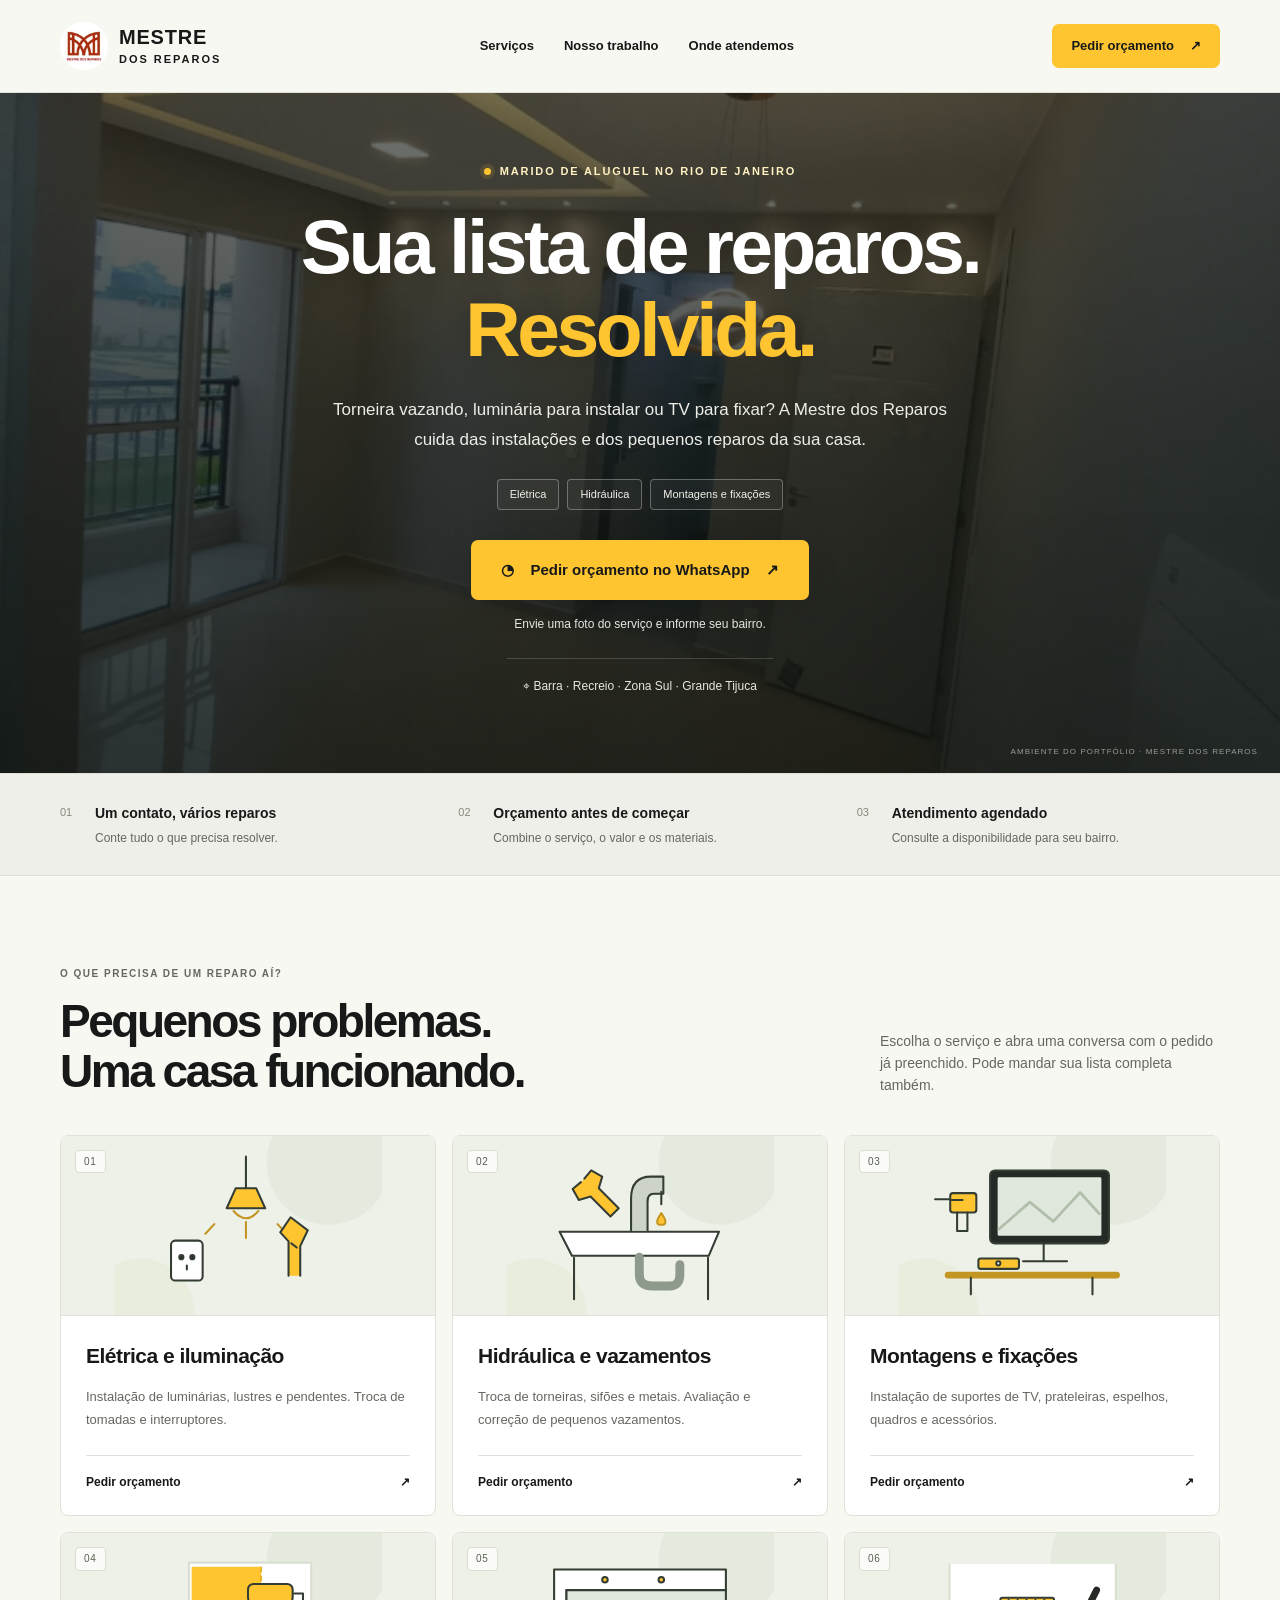
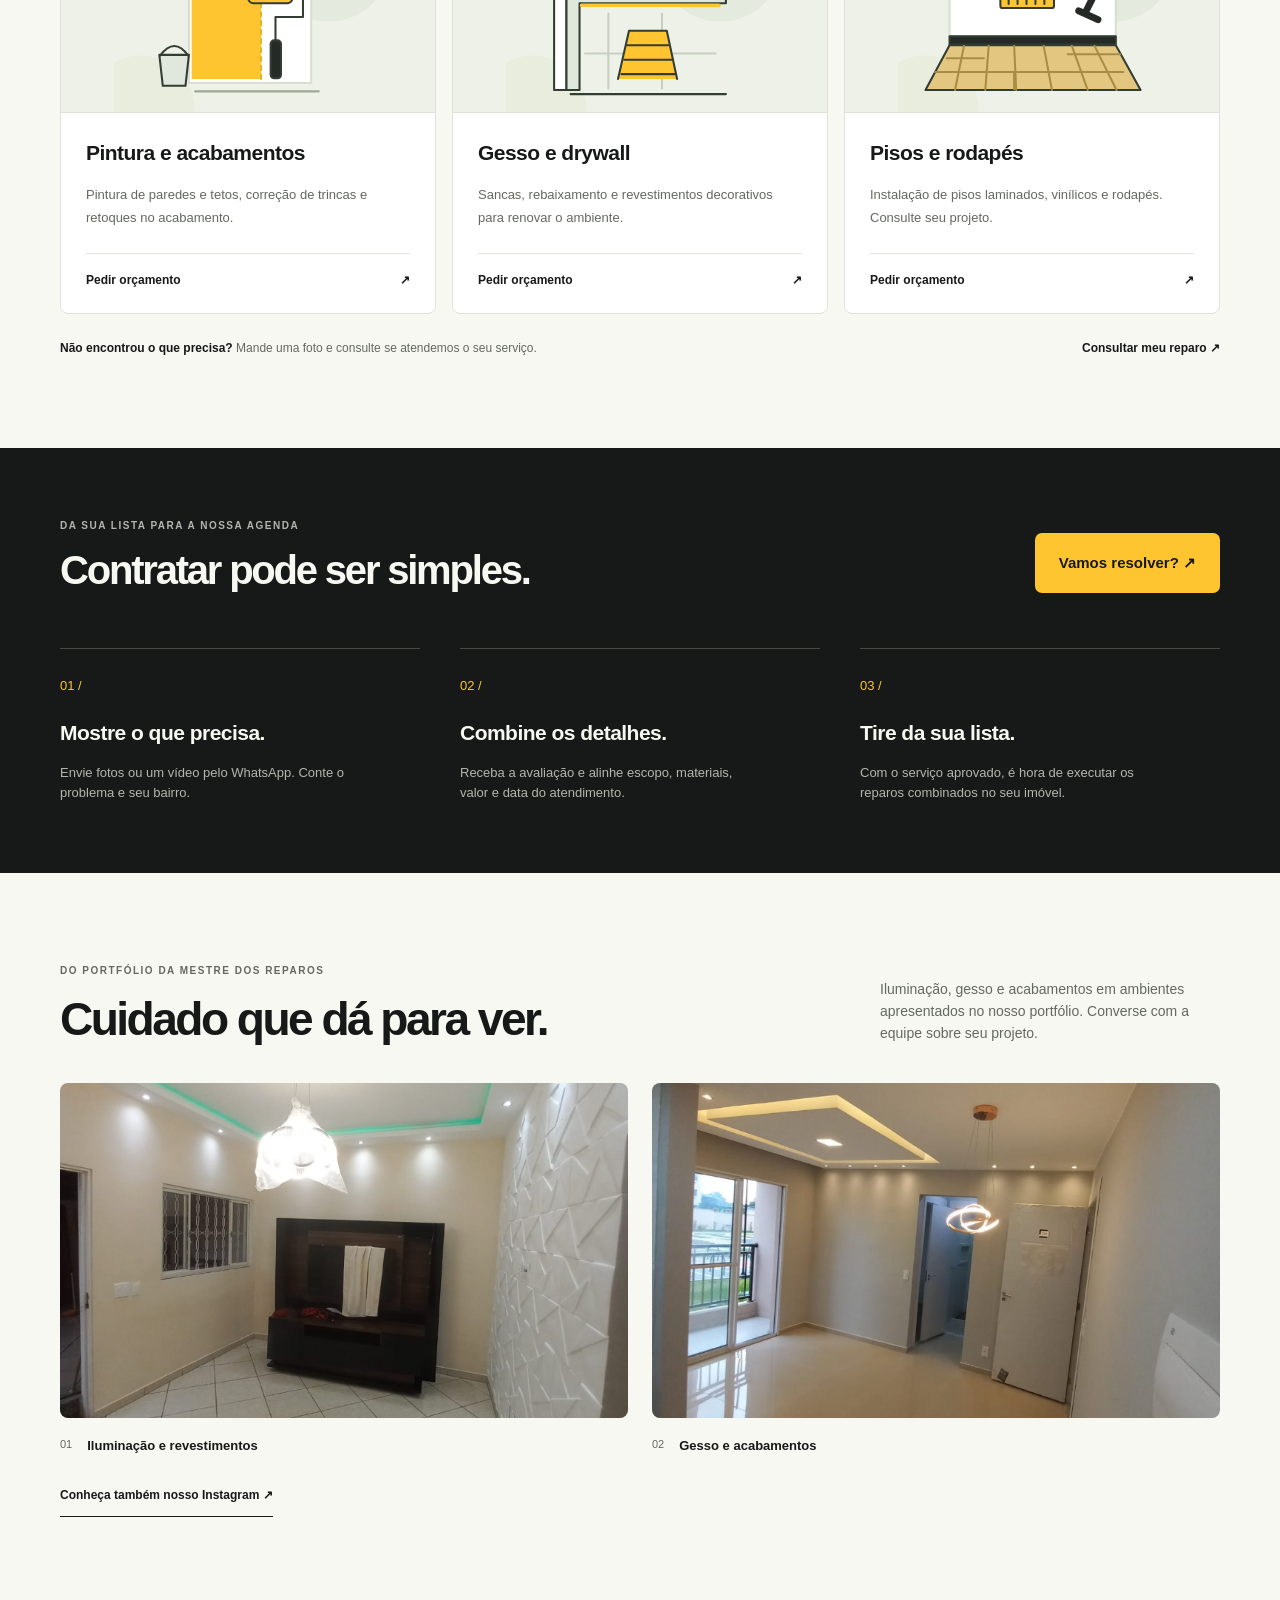
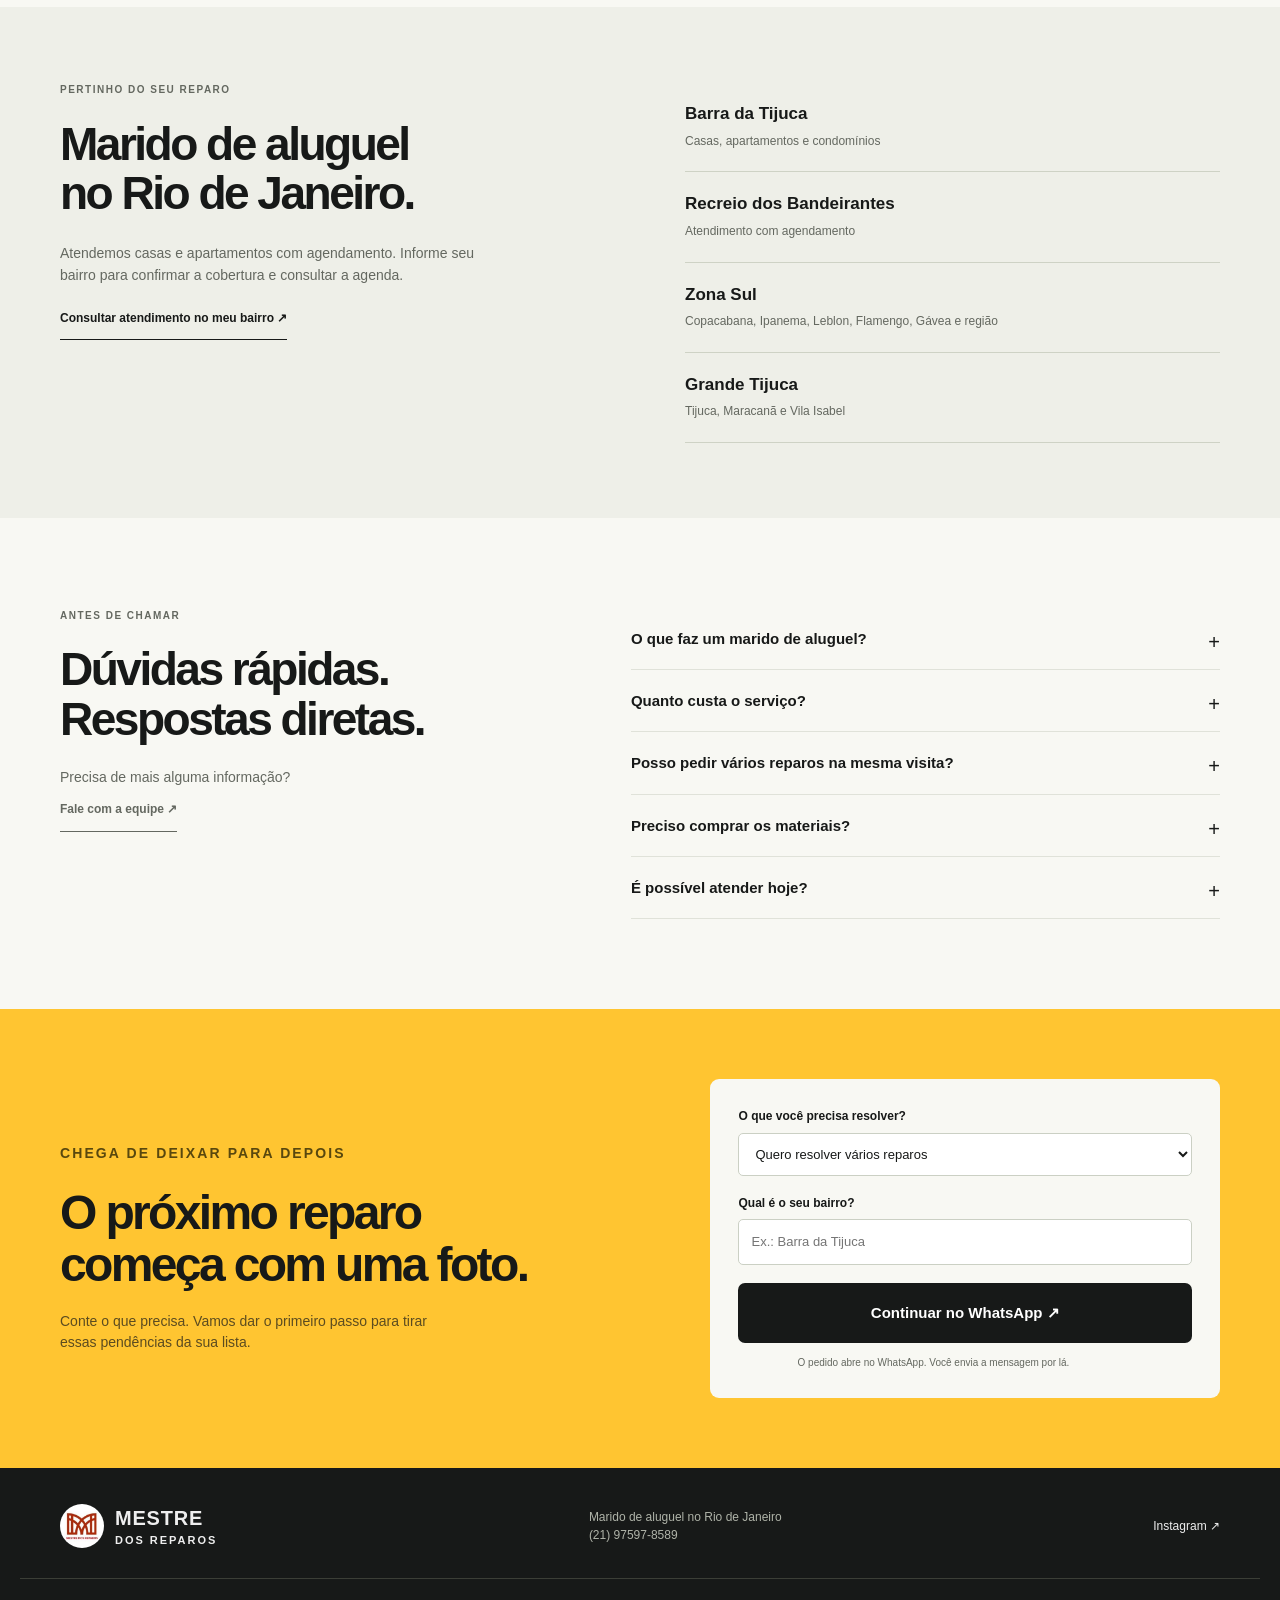
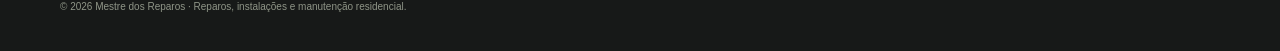
==== LP2/index.html @ ce1df117 "Add-LP2" ====
<!doctype html>
<html lang="pt-BR">
<head>
<meta charset="utf-8"><meta name="viewport" content="width=device-width,initial-scale=1">
<title>Marido de Aluguel no Rio de Janeiro | Mestre dos Reparos</title>
<meta name="description" content="Marido de aluguel no Rio de Janeiro: instalações elétricas, reparos hidráulicos, montagem e fixações. Atendimento na Barra, Recreio, Zona Sul e Grande Tijuca. Peça orçamento pelo WhatsApp.">
<meta name="theme-color" content="#171918"><meta property="og:title" content="Sua lista de reparos tem solução. | Mestre dos Reparos"><meta property="og:description" content="Marido de aluguel no Rio de Janeiro. Conte o que precisa e peça seu orçamento pelo WhatsApp."><meta property="og:type" content="website">
<link rel="icon" href="assets/logo.png"><link rel="stylesheet" href="style.css"><link rel="stylesheet" href="motion.css"><link rel="stylesheet" href="hero.css">
<script type="application/ld+json">{"@context":"https://schema.org","@type":"HomeAndConstructionBusiness","name":"Mestre dos Reparos","telephone":"+55-21-97597-8589","areaServed":["Rio de Janeiro","Barra da Tijuca","Recreio dos Bandeirantes","Zona Sul","Grande Tijuca"],"sameAs":["https://www.instagram.com/mestredosreparos_rj"],"hasOfferCatalog":{"@type":"OfferCatalog","name":"Serviços de marido de aluguel","itemListElement":[{"@type":"Offer","itemOffered":{"@type":"Service","name":"Instalações elétricas e iluminação"}},{"@type":"Offer","itemOffered":{"@type":"Service","name":"Reparos hidráulicos"}},{"@type":"Offer","itemOffered":{"@type":"Service","name":"Montagens e fixações"}}]}}</script>
</head>
<body>
<a class="skip" href="#principal">Ir para o conteúdo</a>
<header><div class="wrap header"><a href="#" class="brand" aria-label="Mestre dos Reparos, início"><img src="assets/logo.png" width="48" height="48" alt=""><span>MESTRE<span class="brand-sub">DOS REPAROS</span></span></a><nav aria-label="Menu principal"><a href="#servicos">Serviços</a><a href="#trabalhos">Nosso trabalho</a><a href="#regioes">Onde atendemos</a></nav><a class="btn small" data-contact="header" href="https://wa.me/5521975978589">Pedir orçamento <span aria-hidden="true">↗</span></a></div></header>
<main id="principal">
<section class="hero hero-centered" aria-label="Marido de aluguel no Rio de Janeiro"><img class="hero-background" src="assets/obra-3.png" alt="" width="768" height="1024" fetchpriority="high" aria-hidden="true"><div class="hero-shade" aria-hidden="true"></div><div class="wrap hero-inner"><div class="hero-copy"><p class="eyebrow"><span class="dot"></span> MARIDO DE ALUGUEL NO RIO DE JANEIRO</p><h1>Sua lista de reparos.<br><em>Resolvida.</em></h1><p class="lead">Torneira vazando, luminária para instalar ou TV para fixar? A Mestre dos Reparos cuida das instalações e dos pequenos reparos da sua casa.</p><div class="hero-tags"><span>Elétrica</span><span>Hidráulica</span><span>Montagens e fixações</span></div><a class="btn" data-contact="hero" href="https://wa.me/5521975978589"><span class="chat" aria-hidden="true">◔</span> Pedir orçamento no WhatsApp <span aria-hidden="true">↗</span></a><p class="micro">Envie uma foto do serviço e informe seu bairro.</p><div class="location">⌖ Barra · Recreio · Zona Sul · Grande Tijuca</div></div></div><span class="hero-credit">AMBIENTE DO PORTFÓLIO · MESTRE DOS REPAROS</span></section>
<div class="benefits"><div class="wrap benefits-grid"><div><span>01</span><strong>Um contato, vários reparos</strong><p>Conte tudo o que precisa resolver.</p></div><div><span>02</span><strong>Orçamento antes de começar</strong><p>Combine o serviço, o valor e os materiais.</p></div><div><span>03</span><strong>Atendimento agendado</strong><p>Consulte a disponibilidade para seu bairro.</p></div></div></div>
<section id="servicos" class="section wrap"><div class="section-heading"><div><p class="eyebrow">O QUE PRECISA DE UM REPARO AÍ?</p><h2>Pequenos problemas.<br>Uma casa funcionando.</h2></div><p>Escolha o serviço e abra uma conversa com o pedido já preenchido. Pode mandar sua lista completa também.</p></div><div class="services">
<a class="service" data-service="Instalações elétricas e iluminação" href="https://wa.me/5521975978589"><div class="service-media"><img src="assets/eletrica.svg" alt="Ilustração: instalação de luminária e tomada" width="390" height="260" loading="lazy" decoding="async"><span class="service-number" aria-hidden="true">01</span></div><h3>Elétrica e iluminação</h3><p>Instalação de luminárias, lustres e pendentes. Troca de tomadas e interruptores.</p><span class="service-cta">Pedir orçamento <b>↗</b></span></a>
<a class="service" data-service="Reparos hidráulicos" href="https://wa.me/5521975978589"><div class="service-media"><img src="assets/hidraulica.svg" alt="Ilustração: torneira e reparo no sifão da pia" width="390" height="260" loading="lazy" decoding="async"><span class="service-number" aria-hidden="true">02</span></div><h3>Hidráulica e vazamentos</h3><p>Troca de torneiras, sifões e metais. Avaliação e correção de pequenos vazamentos.</p><span class="service-cta">Pedir orçamento <b>↗</b></span></a>
<a class="service" data-service="Montagens e fixações" href="https://wa.me/5521975978589"><div class="service-media"><img src="assets/montagens.svg" alt="Ilustração: suporte de televisão e prateleira na parede" width="390" height="260" loading="lazy" decoding="async"><span class="service-number" aria-hidden="true">03</span></div><h3>Montagens e fixações</h3><p>Instalação de suportes de TV, prateleiras, espelhos, quadros e acessórios.</p><span class="service-cta">Pedir orçamento <b>↗</b></span></a>
<a class="service" data-service="Pintura e acabamentos" href="https://wa.me/5521975978589"><div class="service-media"><img src="assets/pintura.svg" alt="Ilustração: rolo de pintura e parede com acabamento" width="390" height="260" loading="lazy" decoding="async"><span class="service-number" aria-hidden="true">04</span></div><h3>Pintura e acabamentos</h3><p>Pintura de paredes e tetos, correção de trincas e retoques no acabamento.</p><span class="service-cta">Pedir orçamento <b>↗</b></span></a>
<a class="service" data-service="Gesso e drywall" href="https://wa.me/5521975978589"><div class="service-media"><img src="assets/gesso.svg" alt="Ilustração: sanca de gesso e placas de drywall" width="390" height="260" loading="lazy" decoding="async"><span class="service-number" aria-hidden="true">05</span></div><h3>Gesso e drywall</h3><p>Sancas, rebaixamento e revestimentos decorativos para renovar o ambiente.</p><span class="service-cta">Pedir orçamento <b>↗</b></span></a>
<a class="service" data-service="Pisos e rodapés" href="https://wa.me/5521975978589"><div class="service-media"><img src="assets/pisos.svg" alt="Ilustração: réguas de piso e rodapé" width="390" height="260" loading="lazy" decoding="async"><span class="service-number" aria-hidden="true">06</span></div><h3>Pisos e rodapés</h3><p>Instalação de pisos laminados, vinílicos e rodapés. Consulte seu projeto.</p><span class="service-cta">Pedir orçamento <b>↗</b></span></a>
</div><div class="service-help"><span><strong>Não encontrou o que precisa?</strong> Mande uma foto e consulte se atendemos o seu serviço.</span><a data-contact="outro-servico" href="https://wa.me/5521975978589">Consultar meu reparo ↗</a></div></section>
<section class="how"><div class="wrap"><div class="section-heading"><div><p class="eyebrow">DA SUA LISTA PARA A NOSSA AGENDA</p><h2>Contratar pode ser simples.</h2></div><a class="btn" data-contact="como-funciona" href="https://wa.me/5521975978589">Vamos resolver? ↗</a></div><div class="steps"><article><span>01 /</span><h3>Mostre o que precisa.</h3><p>Envie fotos ou um vídeo pelo WhatsApp. Conte o problema e seu bairro.</p></article><article><span>02 /</span><h3>Combine os detalhes.</h3><p>Receba a avaliação e alinhe escopo, materiais, valor e data do atendimento.</p></article><article><span>03 /</span><h3>Tire da sua lista.</h3><p>Com o serviço aprovado, é hora de executar os reparos combinados no seu imóvel.</p></article></div></div></section>
<section id="trabalhos" class="section wrap"><div class="section-heading"><div><p class="eyebrow">DO PORTFÓLIO DA MESTRE DOS REPAROS</p><h2>Cuidado que dá para ver.</h2></div><p>Iluminação, gesso e acabamentos em ambientes apresentados no nosso portfólio. Converse com a equipe sobre seu projeto.</p></div><div class="portfolio"><figure><img src="assets/obra-2.png" alt="Ambiente com iluminação em perfil de LED e parede com revestimento decorativo" loading="lazy" width="700" height="500"><figcaption><span>01</span> Iluminação e revestimentos</figcaption></figure><figure><img src="assets/obra-3.png" alt="Ambiente com sanca de gesso, piso e lustre de anéis" loading="lazy" width="700" height="500"><figcaption><span>02</span> Gesso e acabamentos</figcaption></figure></div><a class="text-link" href="https://www.instagram.com/mestredosreparos_rj" target="_blank" rel="noopener noreferrer">Conheça também nosso Instagram ↗</a></section>
<section id="regioes" class="areas"><div class="wrap area-grid"><div><p class="eyebrow">PERTINHO DO SEU REPARO</p><h2>Marido de aluguel<br>no Rio de Janeiro.</h2><p>Atendemos casas e apartamentos com agendamento. Informe seu bairro para confirmar a cobertura e consultar a agenda.</p><a class="text-link" data-contact="regiao" href="https://wa.me/5521975978589">Consultar atendimento no meu bairro ↗</a></div><div class="area-list"><div><strong>Barra da Tijuca</strong><span>Casas, apartamentos e condomínios</span></div><div><strong>Recreio dos Bandeirantes</strong><span>Atendimento com agendamento</span></div><div><strong>Zona Sul</strong><span>Copacabana, Ipanema, Leblon, Flamengo, Gávea e região</span></div><div><strong>Grande Tijuca</strong><span>Tijuca, Maracanã e Vila Isabel</span></div></div></div></section>
<section class="section wrap faq"><div><p class="eyebrow">ANTES DE CHAMAR</p><h2>Dúvidas rápidas.<br>Respostas diretas.</h2><p>Precisa de mais alguma informação?<br><a class="text-link" data-contact="duvida" href="https://wa.me/5521975978589">Fale com a equipe ↗</a></p></div><div><details><summary>O que faz um marido de aluguel?</summary><p>É o profissional que resolve instalações e reparos do dia a dia do imóvel. Aqui você pode solicitar serviços elétricos, hidráulicos, fixações, pintura e acabamentos. O escopo é confirmado na avaliação.</p></details><details><summary>Quanto custa o serviço?</summary><p>O valor depende do tipo de reparo, da quantidade de itens, dos materiais e do local. Envie fotos e seu bairro pelo WhatsApp para solicitar uma avaliação. Combine os valores antes de aprovar a execução.</p></details><details><summary>Posso pedir vários reparos na mesma visita?</summary><p>Pode enviar sua lista completa. A equipe avalia quais serviços podem ser realizados juntos e combina o tempo e os materiais necessários.</p></details><details><summary>Preciso comprar os materiais?</summary><p>Depende do serviço. Antes de comprar, envie fotos do que precisa resolver para alinhar com a equipe os materiais e as especificações.</p></details><details><summary>É possível atender hoje?</summary><p>O atendimento depende da disponibilidade da agenda e da região. Consulte pelo WhatsApp para verificar as próximas datas.</p></details></div></section>
<section id="orcamento" class="final-cta"><div class="wrap final-grid"><div><p class="eyebrow">CHEGA DE DEIXAR PARA DEPOIS</p><h2>O próximo reparo<br>começa com uma foto.</h2><p>Conte o que precisa. Vamos dar o primeiro passo para tirar essas pendências da sua lista.</p></div><form id="quote"><label for="service">O que você precisa resolver?</label><select id="service" name="service"><option>Quero resolver vários reparos</option><option>Instalações elétricas e iluminação</option><option>Reparos hidráulicos</option><option>Montagens e fixações</option><option>Pintura e acabamentos</option><option>Gesso e drywall</option><option>Pisos e rodapés</option><option>Outro serviço</option></select><label for="bairro">Qual é o seu bairro?</label><input id="bairro" name="bairro" autocomplete="address-level3" maxlength="100" placeholder="Ex.: Barra da Tijuca" required><button class="btn" type="submit">Continuar no WhatsApp ↗</button><p class="micro">O pedido abre no WhatsApp. Você envia a mensagem por lá.</p></form></div></section>
</main><footer><div class="wrap footer"><div class="brand"><img src="assets/logo.png" width="44" height="44" alt=""><span>MESTRE<span class="brand-sub">DOS REPAROS</span></span></div><div>Marido de aluguel no Rio de Janeiro<br><a href="tel:+5521975978589">(21) 97597-8589</a></div><a href="https://www.instagram.com/mestredosreparos_rj" target="_blank" rel="noopener noreferrer">Instagram ↗</a></div><div class="wrap copyright">© 2026 Mestre dos Reparos · Reparos, instalações e manutenção residencial.</div></footer><div class="mobile-cta"><a class="btn" data-contact="mobile-fixo" href="https://wa.me/5521975978589">Pedir orçamento no WhatsApp ↗</a></div>
<script src="app.js"></script></body></html>
---- LP2/style.css ----
:root{--ink:#171918;--muted:#646860;--yellow:#ffc531;--paper:#f8f8f3;--line:#e0e2d9}*{box-sizing:border-box}html{scroll-behavior:smooth;scroll-padding-top:95px}body{margin:0;color:var(--ink);background:var(--paper);font-family:Arial,Helvetica,sans-serif;line-height:1.55}a{color:inherit;text-decoration:none}button,input,select{font:inherit}a:focus-visible,button:focus-visible,summary:focus-visible{outline:3px solid #a86b00;outline-offset:5px}img{max-width:100%;display:block}h1,h2,h3,p{margin:0}h1,h2{letter-spacing:-.055em;line-height:1.08}h2{font-size:clamp(32px,3.6vw,48px);font-weight:750}h3{font-size:21px;letter-spacing:-.025em}p{color:var(--muted)}.wrap{max-width:1240px;margin:auto;padding:0 40px}.skip{position:absolute;left:10px;top:-100px;background:var(--yellow);padding:12px;z-index:100}.skip:focus{top:10px}header{position:sticky;top:0;background:#f8f8f3f5;border-bottom:1px solid var(--line);z-index:20}.header{display:flex;align-items:center;justify-content:space-between;gap:20px;height:92px}.brand{display:flex;gap:11px;align-items:center;font-weight:900;font-size:20px;line-height:1.1;letter-spacing:.04em}.brand img{object-fit:contain;border-radius:50%}.brand-sub{display:block;font-size:11px;letter-spacing:.18em;margin-top:5px}nav{display:flex;gap:30px;font-size:13px;font-weight:600}nav a:hover,.text-link:hover{color:#946200}.btn{display:inline-flex;align-items:center;justify-content:center;gap:16px;background:var(--yellow);color:var(--ink);border:0;border-radius:7px;padding:18px 24px;font-size:15px;font-weight:750;min-height:56px;cursor:pointer;transition:background .2s,transform .2s}.btn:hover{background:#ffd35d;transform:translateY(-2px)}.btn.small{padding:12px 19px;min-height:44px;font-size:13px}.hero{padding:48px 0 55px}.hero-grid{display:grid;grid-template-columns:1.1fr 1fr;gap:50px;align-items:center}.eyebrow{font-size:10px;font-weight:800;letter-spacing:.15em;color:var(--muted);margin-bottom:22px}.hero .eyebrow{display:flex;align-items:center;gap:9px}.dot{width:7px;height:7px;background:#8b690a;border-radius:50%}h1{font-size:clamp(48px,5.3vw,74px);font-weight:800;margin-bottom:24px}h1 em{font-style:normal;display:inline-block;background:var(--yellow);padding:0 8px 5px;margin-top:5px}.lead{font-size:17px;max-width:480px;line-height:1.7}.hero-tags{display:flex;flex-wrap:wrap;gap:8px;margin:24px 0 30px}.hero-tags span{border:1px solid #d1d5cb;border-radius:4px;padding:5px 10px;font-size:11px}.micro{font-size:11px;margin-top:12px}.location{font-size:11px;border-top:1px solid var(--line);padding-top:22px;margin-top:27px;color:var(--muted)}.hero-photo{position:relative;height:530px;border-radius:12px;overflow:hidden;background:#e2e0d6}.hero-photo>img{width:100%;height:100%;object-fit:cover}.hero-photo:after{content:'';position:absolute;inset:60% 0 0;background:linear-gradient(transparent,#0009);pointer-events:none}.photo-note{position:absolute;z-index:2;bottom:50px;left:24px;right:24px;background:var(--paper);border-radius:6px;padding:18px;display:flex;gap:14px;align-items:center}.photo-note strong{font-size:13px;display:block}.photo-note span:not(.note-icon){font-size:10px;color:var(--muted)}.note-icon{background:var(--yellow);border-radius:50%;width:34px;height:34px;display:grid;place-items:center}.photo-label{position:absolute;bottom:16px;left:27px;font-size:8px;letter-spacing:.13em;color:white;z-index:2}.benefits{border-block:1px solid var(--line);background:#eeefe8;padding:27px 0}.benefits-grid{display:grid;grid-template-columns:repeat(3,1fr);gap:35px}.benefits-grid>div{padding-left:35px;position:relative}.benefits-grid span{position:absolute;left:0;top:3px;font-size:11px;color:#858a7d}.benefits-grid strong{font-size:14px}.benefits-grid p{font-size:12px;margin-top:3px}.section{padding-top:90px;padding-bottom:90px}.section-heading{display:flex;justify-content:space-between;align-items:end;gap:50px;margin-bottom:38px}.section-heading>p{max-width:340px;font-size:14px}.section-heading .eyebrow{margin-bottom:16px}.services{display:grid;grid-template-columns:repeat(3,1fr);gap:16px}.service{background:#fff;border:1px solid var(--line);border-radius:8px;padding:27px;display:flex;flex-direction:column;transition:transform .2s,border-color .2s}.service:hover{transform:translateY(-4px);border-color:#c89d20}.service-icon{font-size:28px;width:44px;height:44px;background:#fff3ca;display:grid;place-items:center;border-radius:6px;margin-bottom:24px;line-height:1}.service p{font-size:13px;line-height:1.8;margin:13px 0 23px}.service-cta{font-size:12px;font-weight:bold;margin-top:auto;display:flex;justify-content:space-between;border-top:1px solid var(--line);padding-top:17px}.service-help{display:flex;justify-content:space-between;gap:20px;padding-top:25px;font-size:12px;color:var(--muted)}.service-help strong{color:var(--ink)}.service-help a{color:var(--ink);font-weight:bold;flex-shrink:0}.how{background:var(--ink);color:var(--paper);padding:70px 0}.how .eyebrow,.how p{color:#b3b6ae}.how h2{font-size:40px}.steps{display:grid;grid-template-columns:repeat(3,1fr);gap:40px;margin-top:55px}.steps article{border-top:1px solid #464a40;padding-top:24px}.steps article>span{font-size:13px;color:var(--yellow)}.steps h3{margin:20px 0 13px}.steps p{font-size:13px;max-width:300px}.portfolio{display:grid;grid-template-columns:1fr 1fr;gap:24px}figure{margin:0}figure img{width:100%;height:335px;object-fit:cover;border-radius:8px}figcaption{display:flex;gap:15px;padding:18px 0;font-size:13px;font-weight:bold}figcaption span{font-size:11px;font-weight:normal;color:var(--muted)}.text-link{font-size:12px;font-weight:bold;display:inline-block;padding-block:12px;border-bottom:1px solid currentColor}.areas{background:#eeefe8;padding:75px 0}.area-grid{display:grid;grid-template-columns:1fr 1fr;gap:90px}.area-grid p:not(.eyebrow){font-size:14px;margin:24px 0 10px;max-width:420px}.area-list>div{border-bottom:1px solid #ced2c5;padding:19px 0}.area-list strong{display:block;font-size:17px}.area-list span{font-size:12px;color:var(--muted)}.faq{display:grid;grid-template-columns:1fr 1.2fr;gap:80px}.faq>div>p:not(.eyebrow){font-size:14px;margin-top:22px}details{border-bottom:1px solid var(--line);padding:19px 0}summary{cursor:pointer;list-style:none;font-size:15px;font-weight:bold;position:relative;padding-right:30px}summary:after{content:'+';position:absolute;right:0;font-size:20px;font-weight:normal}details[open] summary:after{content:'−'}details p{font-size:13px;margin-top:15px;line-height:1.8}.final-cta{background:var(--yellow);padding:70px 0}.final-grid{display:grid;grid-template-columns:1.1fr 1fr;gap:90px;align-items:center}.final-cta .eyebrow{color:#59480e}.final-cta h2{font-size:48px}.final-cta p{color:#5c4c20;font-size:14px;margin-top:20px;max-width:390px}form{background:var(--paper);padding:28px;border-radius:9px}label{display:block;font-size:12px;font-weight:bold;margin-bottom:7px}input,select{width:100%;padding:12px;background:white;border:1px solid #cbd0c4;border-radius:5px;font-size:13px;margin-bottom:18px;color:var(--ink);min-width:0}input:focus,select:focus{outline:2px solid #b58312;outline-offset:2px}form .btn{width:100%;background:var(--ink);color:white}form .btn:hover{background:#363b30}.final-cta form .micro{font-size:10px;margin-top:12px;text-align:center;color:var(--muted)}footer{background:var(--ink);color:#eee;padding:36px 0}.footer{display:flex;align-items:center;justify-content:space-between;gap:30px;font-size:12px}.footer>div:not(.brand){color:#afb3a8}.copyright{font-size:10px;color:#8f9587;border-top:1px solid #3b3e36;padding-top:20px;margin-top:30px}.mobile-cta{display:none}@media(min-width:1500px){.hero{padding:65px 0}.hero-photo{height:570px}}@media(max-width:1000px){.wrap{padding-inline:25px}nav{gap:18px}.hero-grid{gap:28px}h1{font-size:54px}.hero-photo{height:490px}.lead{font-size:15px}.area-grid,.final-grid{gap:40px}.faq{gap:40px}.services{gap:12px}.service{padding:22px}.section-heading{gap:30px}.brand{font-size:17px}}@media(max-width:760px){html{scroll-padding-top:80px}.wrap{padding-inline:20px}.header{height:76px}nav{display:none}.brand{font-size:15px;gap:8px}.brand img{width:38px;height:38px}.brand-sub{font-size:9px}.btn.small{font-size:11px;padding:10px 12px;gap:8px}.hero{padding:30px 0}.hero-grid{grid-template-columns:1fr;gap:28px}h1{font-size:52px}.hero .eyebrow{font-size:9px;letter-spacing:.1em;margin-bottom:20px}.lead{font-size:15px;max-width:100%}.hero-tags{margin:20px 0 22px}.hero-copy>.btn{width:100%;padding:17px 15px;gap:10px;font-size:14px}.hero-copy .micro{text-align:center}.location{margin-top:20px;padding-top:16px;font-size:10px}.hero-photo{height:320px}.photo-note{bottom:44px;padding:13px;left:15px;right:15px}.benefits{padding:22px 0}.benefits-grid{grid-template-columns:1fr;gap:19px}.benefits-grid>div{padding-left:32px}.section{padding-block:55px}.section-heading{display:block;margin-bottom:27px}.section-heading>p{margin-top:20px;max-width:100%;font-size:13px}.section-heading>.btn{margin-top:24px}h2{font-size:34px}.services{grid-template-columns:1fr 1fr;gap:12px}.service{padding:18px}.service h3{font-size:17px}.service p{font-size:12px}.service-icon{margin-bottom:18px}.service-help{display:block;line-height:1.8}.service-help a{display:block;margin-top:10px}.how{padding-block:48px}.how h2{font-size:34px}.steps{grid-template-columns:1fr;gap:25px;margin-top:30px}.steps h3{margin-top:12px}.steps p{max-width:100%}.portfolio{grid-template-columns:1fr;gap:18px}figure img{height:270px}.area-grid,.faq,.final-grid{grid-template-columns:1fr;gap:30px}.areas{padding-block:50px}.final-cta{padding-block:50px}.final-cta h2{font-size:38px}.footer{flex-wrap:wrap;justify-content:flex-start;gap:24px}.footer>div:not(.brand){width:100%}footer{padding-bottom:110px}.mobile-cta{display:block;position:fixed;bottom:0;left:0;right:0;background:#f8f8f3f5;border-top:1px solid var(--line);padding:10px 15px calc(10px + env(safe-area-inset-bottom));z-index:25}.mobile-cta .btn{width:100%;min-height:48px;font-size:13px;padding:12px}form{padding:22px}}@media(max-width:380px){h1{font-size:46px}.services{grid-template-columns:1fr}.brand img{display:none}}@media(prefers-reduced-motion:reduce){html{scroll-behavior:auto}*{transition:none!important}}
---- LP2/motion.css ----
/* Service scenes are vector images: crisp, small and dependency free. */
.service{overflow:hidden;padding:0}
.service-media{height:180px;position:relative;overflow:hidden;border-bottom:1px solid var(--line);background:#eef1e8}
.service-media img{width:100%;height:100%;object-fit:contain;transition:transform .55s cubic-bezier(.2,.65,.3,1)}
.service-number{position:absolute;top:14px;left:14px;background:#ffffffc9;border:1px solid #d8dfd1;border-radius:4px;padding:3px 8px;font-size:10px;color:#586151;letter-spacing:.08em}
.service h3{margin:24px 25px 0}
.service p{margin:13px 25px 23px}
.service-cta{margin: auto 25px 24px}
.service-cta b{transition:transform .25s}
@media(hover:hover){.service:hover .service-media img{transform:scale(1.045)}.service:hover .service-cta b{transform:translate(3px,-3px)}.service.reveal.is-visible:hover{transform:translateY(-4px)}}
.reveal{opacity:0;transform:translateY(20px);transition:opacity .55s ease var(--reveal-delay,0ms),transform .55s cubic-bezier(.2,.65,.3,1) var(--reveal-delay,0ms)}
.reveal.is-visible{opacity:1;transform:translateY(0)}
.hero-copy{animation:hero-enter .7s ease both}
.hero-photo{animation:hero-enter .8s ease .12s both}
@keyframes hero-enter{from{opacity:0;transform:translateY(14px)}to{opacity:1;transform:translateY(0)}}
@media(max-width:760px){.service-media{height:140px}.service h3{margin:18px 16px 0}.service p{margin:12px 16px 18px}.service-cta{margin:auto 16px 18px}}
@media(max-width:380px){.service-media{height:190px}}
@media(prefers-reduced-motion:reduce){.hero-copy,.hero-photo{animation:none}.reveal{opacity:1;transform:none}.service-media img,.service-cta b{transition:none}}
---- LP2/hero.css ----
.hero-centered{position:relative;isolation:isolate;overflow:hidden;background:#171918;color:#fff;min-height:670px;padding:70px 0 75px;display:grid;align-items:center;text-align:center}
.hero-background{position:absolute;inset:0;width:100%;height:100%;object-fit:cover;object-position:50% 54%;z-index:-3;animation:background-enter 1.6s ease-out both}
.hero-shade{position:absolute;inset:0;z-index:-2;background:linear-gradient(180deg,rgba(13,19,17,.57),rgba(13,19,17,.72) 48%,rgba(13,19,17,.83)),linear-gradient(90deg,rgba(13,19,17,.15),transparent 50%,rgba(13,19,17,.15))}
.hero-inner{width:100%;position:relative;z-index:1}
.hero-centered .hero-copy{max-width:850px;margin:auto}
.hero-centered .eyebrow{justify-content:center;color:#fff1c2;letter-spacing:.17em;font-size:11px;margin-bottom:25px}
.hero-centered .dot{background:#ffc531;box-shadow:0 0 0 4px #ffc53120}
.hero-centered h1{font-size:clamp(46px,6vw,80px);letter-spacing:-.045em;margin-bottom:24px;line-height:1.08;text-shadow:0 3px 24px #0003}
.hero-centered h1 em{background:none;color:var(--yellow);padding:0;margin-top:0}
.hero-centered .lead{max-width:635px;margin-inline:auto;color:#eeeee9;font-size:17px;line-height:1.75;text-wrap:pretty}
.hero-centered .hero-tags{justify-content:center;margin:25px 0 30px}
.hero-centered .hero-tags span{background:#ffffff0b;border-color:#ffffff4d;color:#f1f0e9;font-size:11px;padding:6px 12px}
.hero-centered .btn{box-shadow:0 5px 30px #0002;min-height:59px;padding:18px 30px}
.hero-centered .micro{color:#e5e8e0;font-size:12px;margin-top:15px}
.hero-centered .location{color:#e6e7e0;display:inline-block;border-color:#ffffff2b;padding:18px 16px 0;margin-top:25px;font-size:12px}
.hero-credit{position:absolute;right:22px;bottom:15px;font-size:8px;letter-spacing:.13em;color:#dadbd3a6}
@keyframes background-enter{from{transform:scale(1.035)}to{transform:scale(1)}}
@media(max-width:760px){.hero-centered{min-height:640px;padding:52px 0 60px}.hero-centered .hero-copy{max-width:500px}.hero-centered .eyebrow{font-size:9px;letter-spacing:.1em;gap:8px;margin-bottom:22px}.hero-centered h1{font-size:49px;line-height:1.1}.hero-centered .lead{font-size:15px;line-height:1.7}.hero-centered .hero-tags{gap:6px;margin:22px 0 25px}.hero-centered .hero-tags span{padding:5px 9px;font-size:10px}.hero-centered .btn{width:100%;font-size:14px;padding:17px 14px;gap:9px}.hero-centered .location{font-size:10px;padding-inline:0;width:100%;margin-top:24px}.hero-centered .micro{font-size:11px}.hero-credit{right:0;left:0;text-align:center;font-size:7px;bottom:13px}.hero-background{object-position:45% 50%}}
@media(max-width:380px){.hero-centered h1{font-size:44px}.hero-centered{padding-top:44px}}
@media(prefers-reduced-motion:reduce){.hero-background{animation:none}}
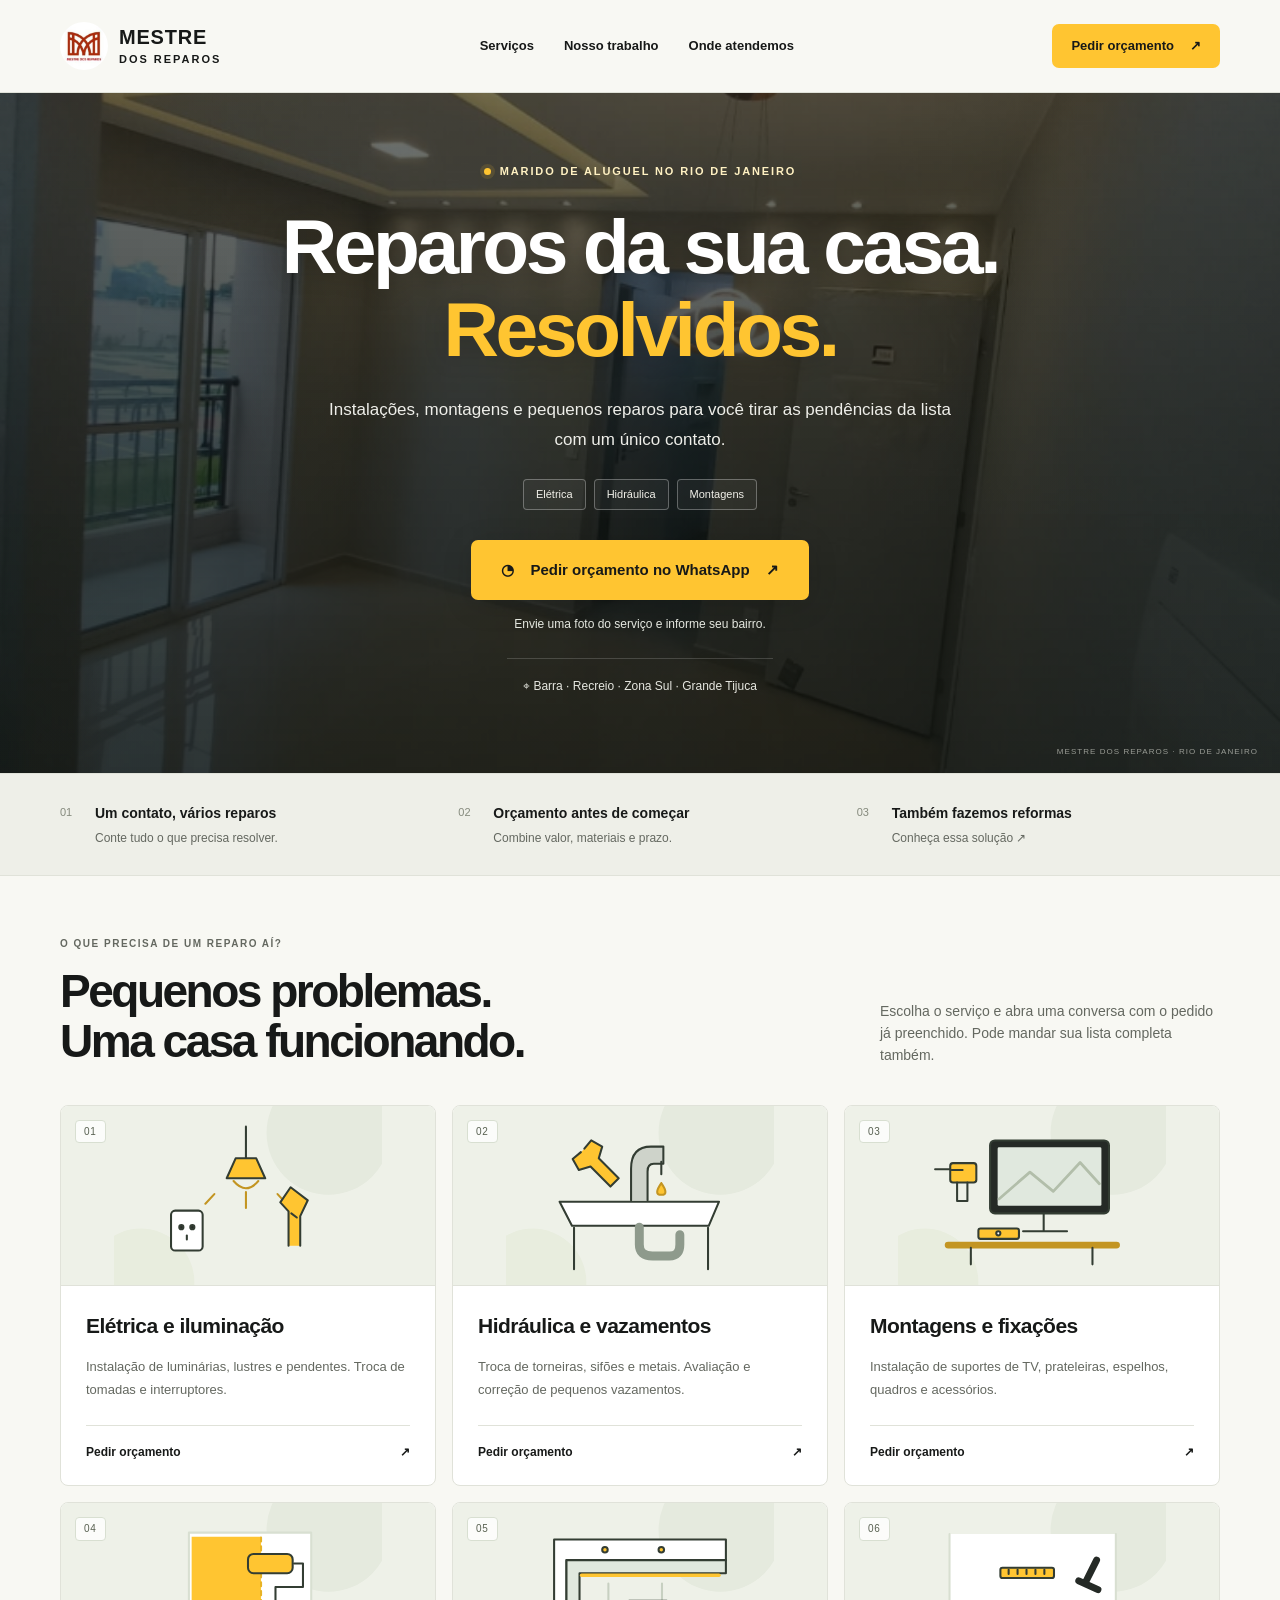
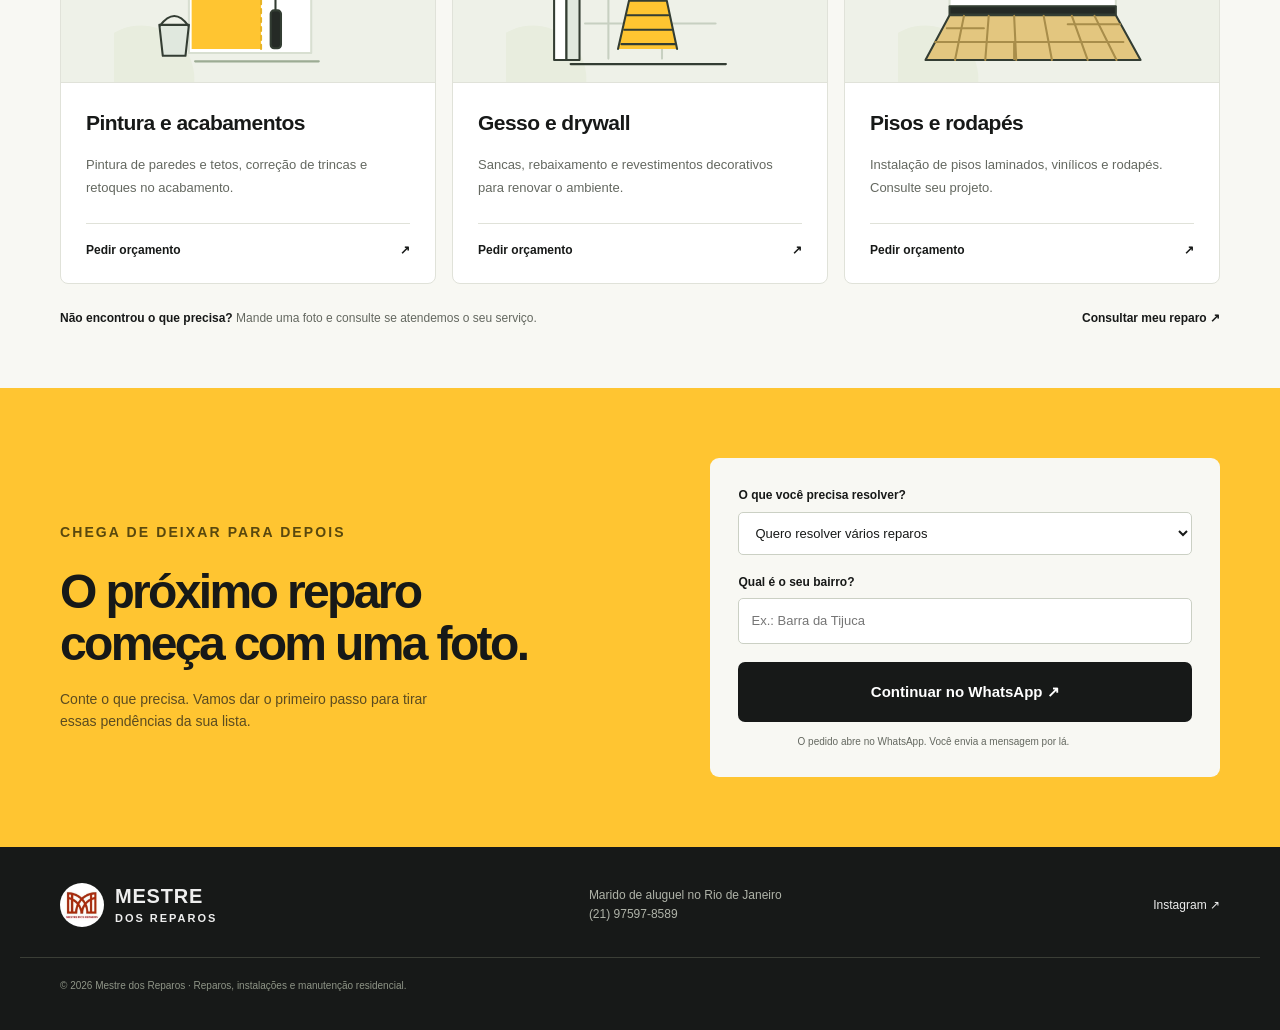
==== commit 16d9f7ae: "Create-focused-repair-and-reform-pages" ====
--- a/LP2/index.html
+++ b/LP2/index.html
@@ -1,19 +1,19 @@
 <!doctype html>
 <html lang="pt-BR">
 <head>
-<meta charset="utf-8"><meta name="viewport" content="width=device-width,initial-scale=1">
+<meta charset="utf-8"><base href="/LP2/"><meta name="viewport" content="width=device-width,initial-scale=1">
 <title>Marido de Aluguel no Rio de Janeiro | Mestre dos Reparos</title>
 <meta name="description" content="Marido de aluguel no Rio de Janeiro: instalações elétricas, reparos hidráulicos, montagem e fixações. Atendimento na Barra, Recreio, Zona Sul e Grande Tijuca. Peça orçamento pelo WhatsApp.">
 <meta name="theme-color" content="#171918"><meta property="og:title" content="Sua lista de reparos tem solução. | Mestre dos Reparos"><meta property="og:description" content="Marido de aluguel no Rio de Janeiro. Conte o que precisa e peça seu orçamento pelo WhatsApp."><meta property="og:type" content="website">
-<link rel="icon" href="assets/logo.png"><link rel="stylesheet" href="style.css"><link rel="stylesheet" href="motion.css"><link rel="stylesheet" href="hero.css">
+<link rel="icon" href="assets/logo.png"><link rel="stylesheet" href="style.css"><link rel="stylesheet" href="motion.css"><link rel="stylesheet" href="hero.css"><link rel="stylesheet" href="concise.css">
 <script type="application/ld+json">{"@context":"https://schema.org","@type":"HomeAndConstructionBusiness","name":"Mestre dos Reparos","telephone":"+55-21-97597-8589","areaServed":["Rio de Janeiro","Barra da Tijuca","Recreio dos Bandeirantes","Zona Sul","Grande Tijuca"],"sameAs":["https://www.instagram.com/mestredosreparos_rj"],"hasOfferCatalog":{"@type":"OfferCatalog","name":"Serviços de marido de aluguel","itemListElement":[{"@type":"Offer","itemOffered":{"@type":"Service","name":"Instalações elétricas e iluminação"}},{"@type":"Offer","itemOffered":{"@type":"Service","name":"Reparos hidráulicos"}},{"@type":"Offer","itemOffered":{"@type":"Service","name":"Montagens e fixações"}}]}}</script>
 </head>
-<body>
+<body class="lp2-shortcut">
 <a class="skip" href="#principal">Ir para o conteúdo</a>
 <header><div class="wrap header"><a href="#" class="brand" aria-label="Mestre dos Reparos, início"><img src="assets/logo.png" width="48" height="48" alt=""><span>MESTRE<span class="brand-sub">DOS REPAROS</span></span></a><nav aria-label="Menu principal"><a href="#servicos">Serviços</a><a href="#trabalhos">Nosso trabalho</a><a href="#regioes">Onde atendemos</a></nav><a class="btn small" data-contact="header" href="https://wa.me/5521975978589">Pedir orçamento <span aria-hidden="true">↗</span></a></div></header>
 <main id="principal">
-<section class="hero hero-centered" aria-label="Marido de aluguel no Rio de Janeiro"><img class="hero-background" src="assets/obra-3.png" alt="" width="768" height="1024" fetchpriority="high" aria-hidden="true"><div class="hero-shade" aria-hidden="true"></div><div class="wrap hero-inner"><div class="hero-copy"><p class="eyebrow"><span class="dot"></span> MARIDO DE ALUGUEL NO RIO DE JANEIRO</p><h1>Sua lista de reparos.<br><em>Resolvida.</em></h1><p class="lead">Torneira vazando, luminária para instalar ou TV para fixar? A Mestre dos Reparos cuida das instalações e dos pequenos reparos da sua casa.</p><div class="hero-tags"><span>Elétrica</span><span>Hidráulica</span><span>Montagens e fixações</span></div><a class="btn" data-contact="hero" href="https://wa.me/5521975978589"><span class="chat" aria-hidden="true">◔</span> Pedir orçamento no WhatsApp <span aria-hidden="true">↗</span></a><p class="micro">Envie uma foto do serviço e informe seu bairro.</p><div class="location">⌖ Barra · Recreio · Zona Sul · Grande Tijuca</div></div></div><span class="hero-credit">AMBIENTE DO PORTFÓLIO · MESTRE DOS REPAROS</span></section>
-<div class="benefits"><div class="wrap benefits-grid"><div><span>01</span><strong>Um contato, vários reparos</strong><p>Conte tudo o que precisa resolver.</p></div><div><span>02</span><strong>Orçamento antes de começar</strong><p>Combine o serviço, o valor e os materiais.</p></div><div><span>03</span><strong>Atendimento agendado</strong><p>Consulte a disponibilidade para seu bairro.</p></div></div></div>
+<section class="hero hero-centered" aria-label="Marido de aluguel no Rio de Janeiro"><img class="hero-background" src="assets/obra-3.png" alt="" width="768" height="1024" fetchpriority="high" aria-hidden="true"><div class="hero-shade" aria-hidden="true"></div><div class="wrap hero-inner"><div class="hero-copy"><p class="eyebrow"><span class="dot"></span> MARIDO DE ALUGUEL NO RIO DE JANEIRO</p><h1>Reparos da sua casa.<br><em>Resolvidos.</em></h1><p class="lead">Instalações, montagens e pequenos reparos para você tirar as pendências da lista com um único contato.</p><div class="hero-tags"><span>Elétrica</span><span>Hidráulica</span><span>Montagens</span></div><a class="btn" data-contact="hero" href="https://wa.me/5521975978589"><span class="chat" aria-hidden="true">◔</span> Pedir orçamento no WhatsApp <span aria-hidden="true">↗</span></a><p class="micro">Envie uma foto do serviço e informe seu bairro.</p><div class="location">⌖ Barra · Recreio · Zona Sul · Grande Tijuca</div></div></div><span class="hero-credit">MESTRE DOS REPAROS · RIO DE JANEIRO</span></section>
+<div class="benefits"><div class="wrap benefits-grid"><div><span>01</span><strong>Um contato, vários reparos</strong><p>Conte tudo o que precisa resolver.</p></div><div><span>02</span><strong>Orçamento antes de começar</strong><p>Combine valor, materiais e prazo.</p></div><div><span>03</span><strong>Também fazemos reformas</strong><p><a href="../reformas/">Conheça essa solução ↗</a></p></div></div></div>
 <section id="servicos" class="section wrap"><div class="section-heading"><div><p class="eyebrow">O QUE PRECISA DE UM REPARO AÍ?</p><h2>Pequenos problemas.<br>Uma casa funcionando.</h2></div><p>Escolha o serviço e abra uma conversa com o pedido já preenchido. Pode mandar sua lista completa também.</p></div><div class="services">
 <a class="service" data-service="Instalações elétricas e iluminação" href="https://wa.me/5521975978589"><div class="service-media"><img src="assets/eletrica.svg" alt="Ilustração: instalação de luminária e tomada" width="390" height="260" loading="lazy" decoding="async"><span class="service-number" aria-hidden="true">01</span></div><h3>Elétrica e iluminação</h3><p>Instalação de luminárias, lustres e pendentes. Troca de tomadas e interruptores.</p><span class="service-cta">Pedir orçamento <b>↗</b></span></a>
 <a class="service" data-service="Reparos hidráulicos" href="https://wa.me/5521975978589"><div class="service-media"><img src="assets/hidraulica.svg" alt="Ilustração: torneira e reparo no sifão da pia" width="390" height="260" loading="lazy" decoding="async"><span class="service-number" aria-hidden="true">02</span></div><h3>Hidráulica e vazamentos</h3><p>Troca de torneiras, sifões e metais. Avaliação e correção de pequenos vazamentos.</p><span class="service-cta">Pedir orçamento <b>↗</b></span></a>
--- a/LP2/concise.css
+++ b/LP2/concise.css
@@ -0,0 +1 @@
+.lp2-shortcut #trabalhos,.lp2-shortcut #regioes,.lp2-shortcut .faq,.lp2-shortcut .how{display:none}.lp2-shortcut .section{padding-top:60px;padding-bottom:60px}
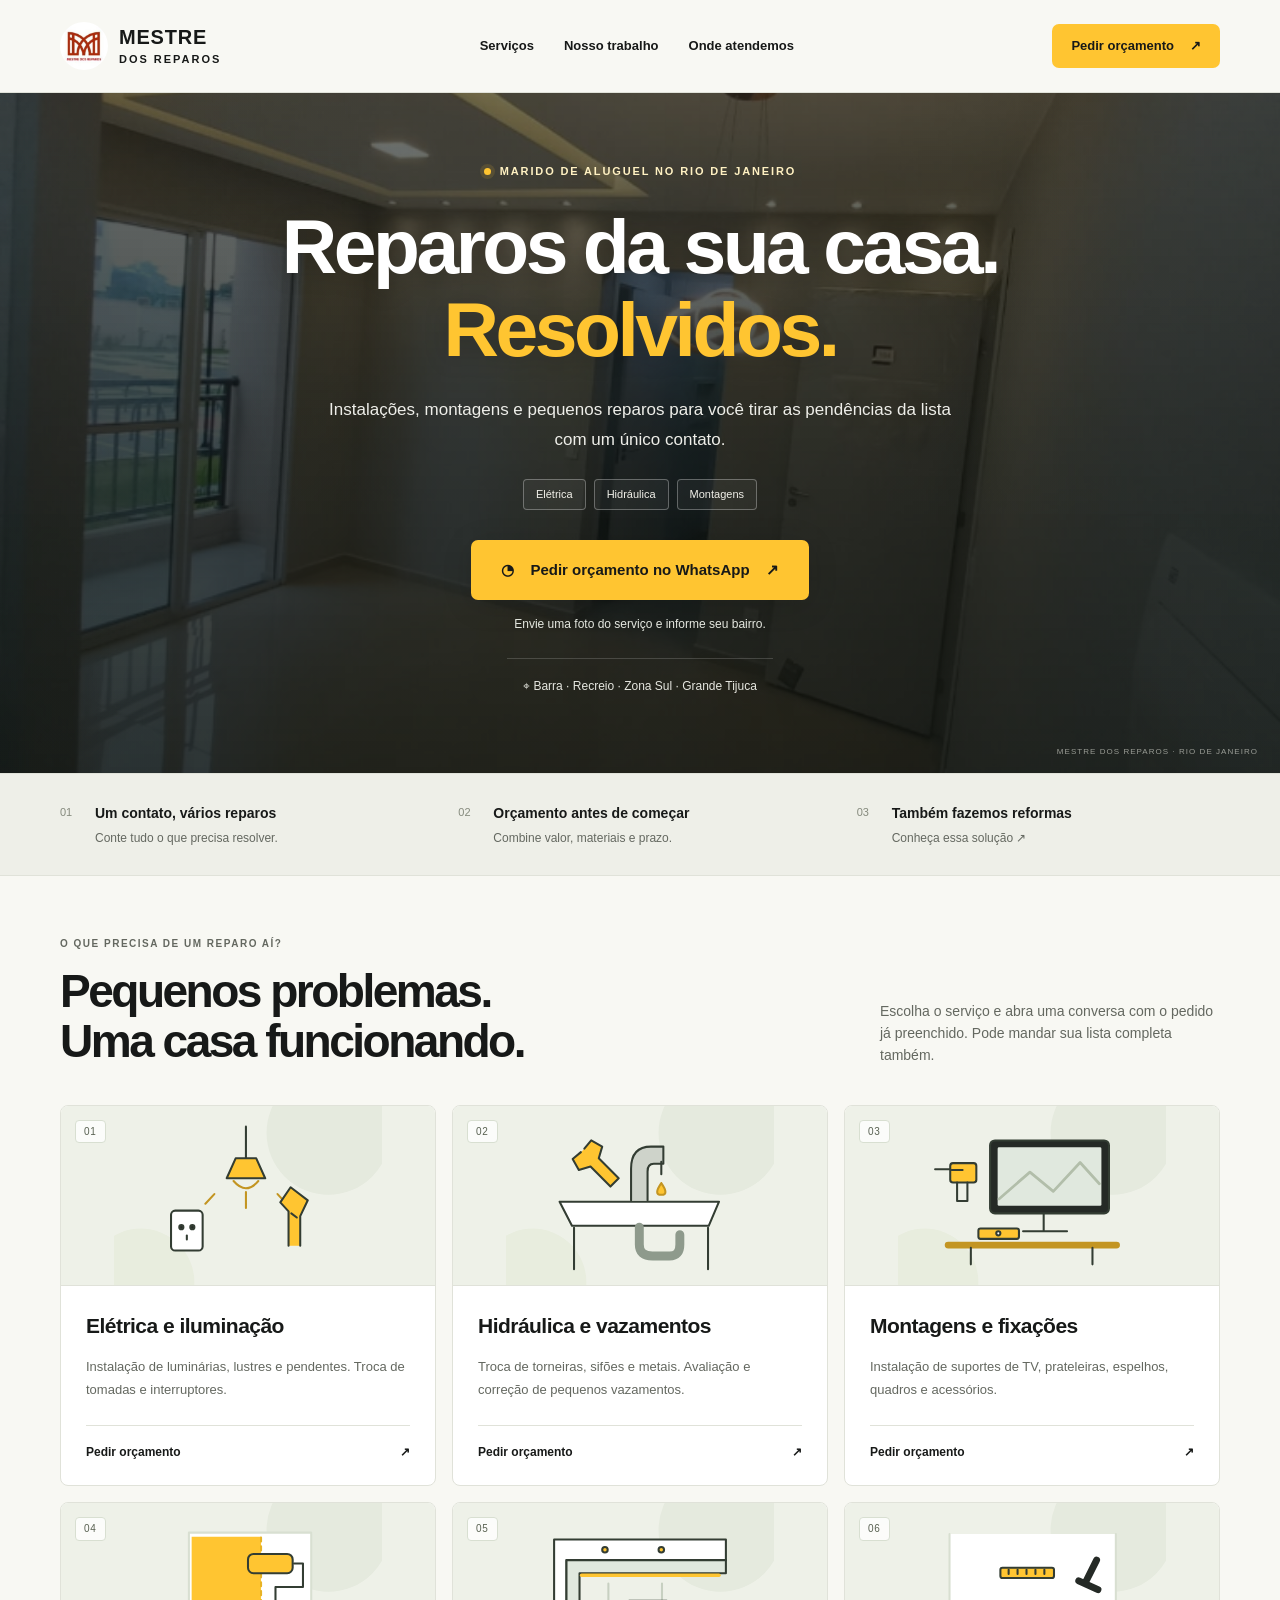
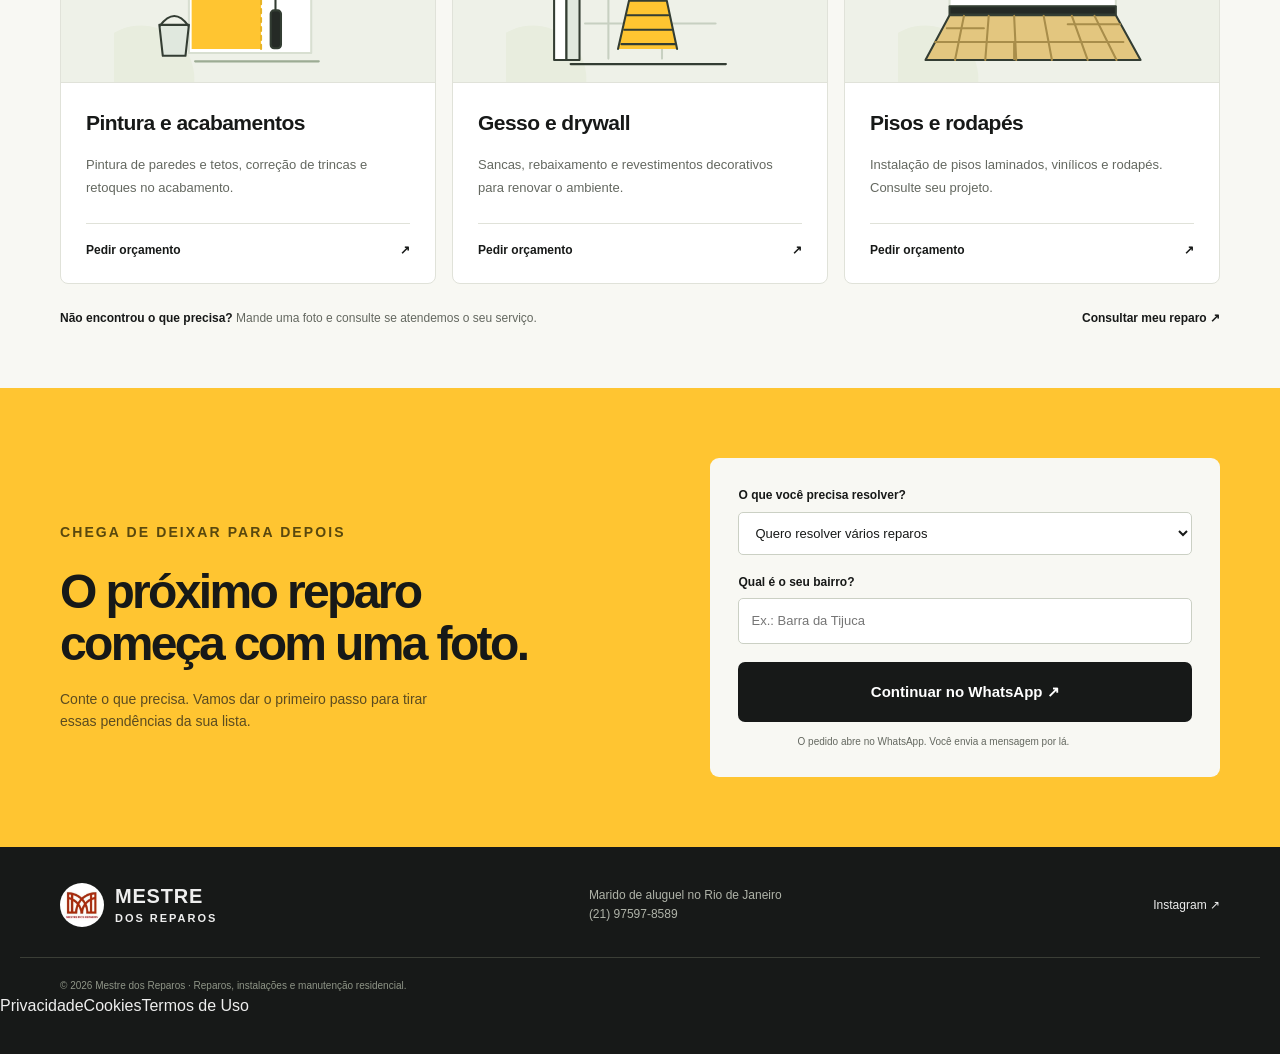
==== commit 48e48570: "Add privacy cookies and terms pages" ====
--- a/LP2/index.html
+++ b/LP2/index.html
@@ -2,11 +2,28 @@
 <html lang="pt-BR">
 <head>
 <meta charset="utf-8"><base href="/LP2/"><meta name="viewport" content="width=device-width,initial-scale=1">
+
+
+<meta name="theme-color" content="#171918">
+<link rel="icon" href="assets/logo.png"><link rel="stylesheet" href="style.css"><link rel="stylesheet" href="motion.css"><link rel="stylesheet" href="hero.css"><link rel="stylesheet" href="concise.css">
+
 <title>Marido de Aluguel no Rio de Janeiro | Mestre dos Reparos</title>
-<meta name="description" content="Marido de aluguel no Rio de Janeiro: instalações elétricas, reparos hidráulicos, montagem e fixações. Atendimento na Barra, Recreio, Zona Sul e Grande Tijuca. Peça orçamento pelo WhatsApp.">
-<meta name="theme-color" content="#171918"><meta property="og:title" content="Sua lista de reparos tem solução. | Mestre dos Reparos"><meta property="og:description" content="Marido de aluguel no Rio de Janeiro. Conte o que precisa e peça seu orçamento pelo WhatsApp."><meta property="og:type" content="website">
-<link rel="icon" href="assets/logo.png"><link rel="stylesheet" href="style.css"><link rel="stylesheet" href="motion.css"><link rel="stylesheet" href="hero.css"><link rel="stylesheet" href="concise.css">
-<script type="application/ld+json">{"@context":"https://schema.org","@type":"HomeAndConstructionBusiness","name":"Mestre dos Reparos","telephone":"+55-21-97597-8589","areaServed":["Rio de Janeiro","Barra da Tijuca","Recreio dos Bandeirantes","Zona Sul","Grande Tijuca"],"sameAs":["https://www.instagram.com/mestredosreparos_rj"],"hasOfferCatalog":{"@type":"OfferCatalog","name":"Serviços de marido de aluguel","itemListElement":[{"@type":"Offer","itemOffered":{"@type":"Service","name":"Instalações elétricas e iluminação"}},{"@type":"Offer","itemOffered":{"@type":"Service","name":"Reparos hidráulicos"}},{"@type":"Offer","itemOffered":{"@type":"Service","name":"Montagens e fixações"}}]}}</script>
+<meta name="description" content="Marido de aluguel no Rio de Janeiro para instalações, montagens, fixações e pequenos reparos. Envie uma foto e peça orçamento pelo WhatsApp.">
+<meta name="keywords" content="marido de aluguel rio de janeiro, reparos residenciais, montagem, instalação, manutenção residencial">
+<link rel="canonical" href="https://mestredosreparosrj.com.br/LP2/">
+<meta property="og:locale" content="pt_BR">
+<meta property="og:type" content="website">
+<meta property="og:title" content="Marido de Aluguel no Rio de Janeiro | Mestre dos Reparos">
+<meta property="og:description" content="Marido de aluguel no Rio de Janeiro para instalações, montagens, fixações e pequenos reparos. Envie uma foto e peça orçamento pelo WhatsApp.">
+<meta property="og:url" content="https://mestredosreparosrj.com.br/LP2/">
+<meta property="og:site_name" content="Mestre dos Reparos">
+<meta property="og:image" content="https://mestredosreparosrj.com.br/reformas/assets/obra-cliente-03.png">
+<meta name="twitter:card" content="summary_large_image">
+<meta name="twitter:title" content="Marido de Aluguel no Rio de Janeiro | Mestre dos Reparos">
+<meta name="twitter:description" content="Marido de aluguel no Rio de Janeiro para instalações, montagens, fixações e pequenos reparos. Envie uma foto e peça orçamento pelo WhatsApp.">
+<meta name="twitter:image" content="https://mestredosreparosrj.com.br/reformas/assets/obra-cliente-03.png">
+
+<script type="application/ld+json">{"@context":"https://schema.org","@type":"HomeAndConstructionBusiness","@id":"https://mestredosreparosrj.com.br/#business","name":"Mestre dos Reparos","url":"https://mestredosreparosrj.com.br","telephone":"+55 21 97597-8589","priceRange":"$$","image":"https://mestredosreparosrj.com.br/reformas/assets/obra-cliente-03.png","logo":"https://mestredosreparosrj.com.br/reformas/assets/logo-transparent.png","description":"Marido de aluguel no Rio de Janeiro para instalações, montagens, fixações e pequenos reparos. Envie uma foto e peça orçamento pelo WhatsApp.","areaServed":["Rio de Janeiro","Barra da Tijuca","Recreio dos Bandeirantes","Zona Sul","Grande Tijuca"],"sameAs":["https://www.instagram.com/mestredosreparos_rj"],"hasOfferCatalog":{"@type":"OfferCatalog","name":"Serviços de obras, reformas e reparos","itemListElement":[{"@type":"Offer","itemOffered":{"@type":"Service","name":"Pintura residencial"}},{"@type":"Offer","itemOffered":{"@type":"Service","name":"Drywall e rebaixamento de teto"}},{"@type":"Offer","itemOffered":{"@type":"Service","name":"Instalação elétrica residencial"}},{"@type":"Offer","itemOffered":{"@type":"Service","name":"Pisos, rodapés e acabamentos"}}]}}</script>
 </head>
 <body class="lp2-shortcut">
 <a class="skip" href="#principal">Ir para o conteúdo</a>
@@ -27,5 +44,5 @@
 <section id="regioes" class="areas"><div class="wrap area-grid"><div><p class="eyebrow">PERTINHO DO SEU REPARO</p><h2>Marido de aluguel<br>no Rio de Janeiro.</h2><p>Atendemos casas e apartamentos com agendamento. Informe seu bairro para confirmar a cobertura e consultar a agenda.</p><a class="text-link" data-contact="regiao" href="https://wa.me/5521975978589">Consultar atendimento no meu bairro ↗</a></div><div class="area-list"><div><strong>Barra da Tijuca</strong><span>Casas, apartamentos e condomínios</span></div><div><strong>Recreio dos Bandeirantes</strong><span>Atendimento com agendamento</span></div><div><strong>Zona Sul</strong><span>Copacabana, Ipanema, Leblon, Flamengo, Gávea e região</span></div><div><strong>Grande Tijuca</strong><span>Tijuca, Maracanã e Vila Isabel</span></div></div></div></section>
 <section class="section wrap faq"><div><p class="eyebrow">ANTES DE CHAMAR</p><h2>Dúvidas rápidas.<br>Respostas diretas.</h2><p>Precisa de mais alguma informação?<br><a class="text-link" data-contact="duvida" href="https://wa.me/5521975978589">Fale com a equipe ↗</a></p></div><div><details><summary>O que faz um marido de aluguel?</summary><p>É o profissional que resolve instalações e reparos do dia a dia do imóvel. Aqui você pode solicitar serviços elétricos, hidráulicos, fixações, pintura e acabamentos. O escopo é confirmado na avaliação.</p></details><details><summary>Quanto custa o serviço?</summary><p>O valor depende do tipo de reparo, da quantidade de itens, dos materiais e do local. Envie fotos e seu bairro pelo WhatsApp para solicitar uma avaliação. Combine os valores antes de aprovar a execução.</p></details><details><summary>Posso pedir vários reparos na mesma visita?</summary><p>Pode enviar sua lista completa. A equipe avalia quais serviços podem ser realizados juntos e combina o tempo e os materiais necessários.</p></details><details><summary>Preciso comprar os materiais?</summary><p>Depende do serviço. Antes de comprar, envie fotos do que precisa resolver para alinhar com a equipe os materiais e as especificações.</p></details><details><summary>É possível atender hoje?</summary><p>O atendimento depende da disponibilidade da agenda e da região. Consulte pelo WhatsApp para verificar as próximas datas.</p></details></div></section>
 <section id="orcamento" class="final-cta"><div class="wrap final-grid"><div><p class="eyebrow">CHEGA DE DEIXAR PARA DEPOIS</p><h2>O próximo reparo<br>começa com uma foto.</h2><p>Conte o que precisa. Vamos dar o primeiro passo para tirar essas pendências da sua lista.</p></div><form id="quote"><label for="service">O que você precisa resolver?</label><select id="service" name="service"><option>Quero resolver vários reparos</option><option>Instalações elétricas e iluminação</option><option>Reparos hidráulicos</option><option>Montagens e fixações</option><option>Pintura e acabamentos</option><option>Gesso e drywall</option><option>Pisos e rodapés</option><option>Outro serviço</option></select><label for="bairro">Qual é o seu bairro?</label><input id="bairro" name="bairro" autocomplete="address-level3" maxlength="100" placeholder="Ex.: Barra da Tijuca" required><button class="btn" type="submit">Continuar no WhatsApp ↗</button><p class="micro">O pedido abre no WhatsApp. Você envia a mensagem por lá.</p></form></div></section>
-</main><footer><div class="wrap footer"><div class="brand"><img src="assets/logo.png" width="44" height="44" alt=""><span>MESTRE<span class="brand-sub">DOS REPAROS</span></span></div><div>Marido de aluguel no Rio de Janeiro<br><a href="tel:+5521975978589">(21) 97597-8589</a></div><a href="https://www.instagram.com/mestredosreparos_rj" target="_blank" rel="noopener noreferrer">Instagram ↗</a></div><div class="wrap copyright">© 2026 Mestre dos Reparos · Reparos, instalações e manutenção residencial.</div></footer><div class="mobile-cta"><a class="btn" data-contact="mobile-fixo" href="https://wa.me/5521975978589">Pedir orçamento no WhatsApp ↗</a></div>
+</main><footer><div class="wrap footer"><div class="brand"><img src="assets/logo.png" width="44" height="44" alt=""><span>MESTRE<span class="brand-sub">DOS REPAROS</span></span></div><div>Marido de aluguel no Rio de Janeiro<br><a href="tel:+5521975978589">(21) 97597-8589</a></div><a href="https://www.instagram.com/mestredosreparos_rj" target="_blank" rel="noopener noreferrer">Instagram ↗</a></div><div class="wrap copyright">© 2026 Mestre dos Reparos · Reparos, instalações e manutenção residencial.</div><span class="footer-legal-links"><a href="/privacidade/">Privacidade</a><a href="/cookies/">Cookies</a><a href="/termos/">Termos de Uso</a></span></footer><div class="mobile-cta"><a class="btn" data-contact="mobile-fixo" href="https://wa.me/5521975978589">Pedir orçamento no WhatsApp ↗</a></div>
 <script src="app.js"></script></body></html>
